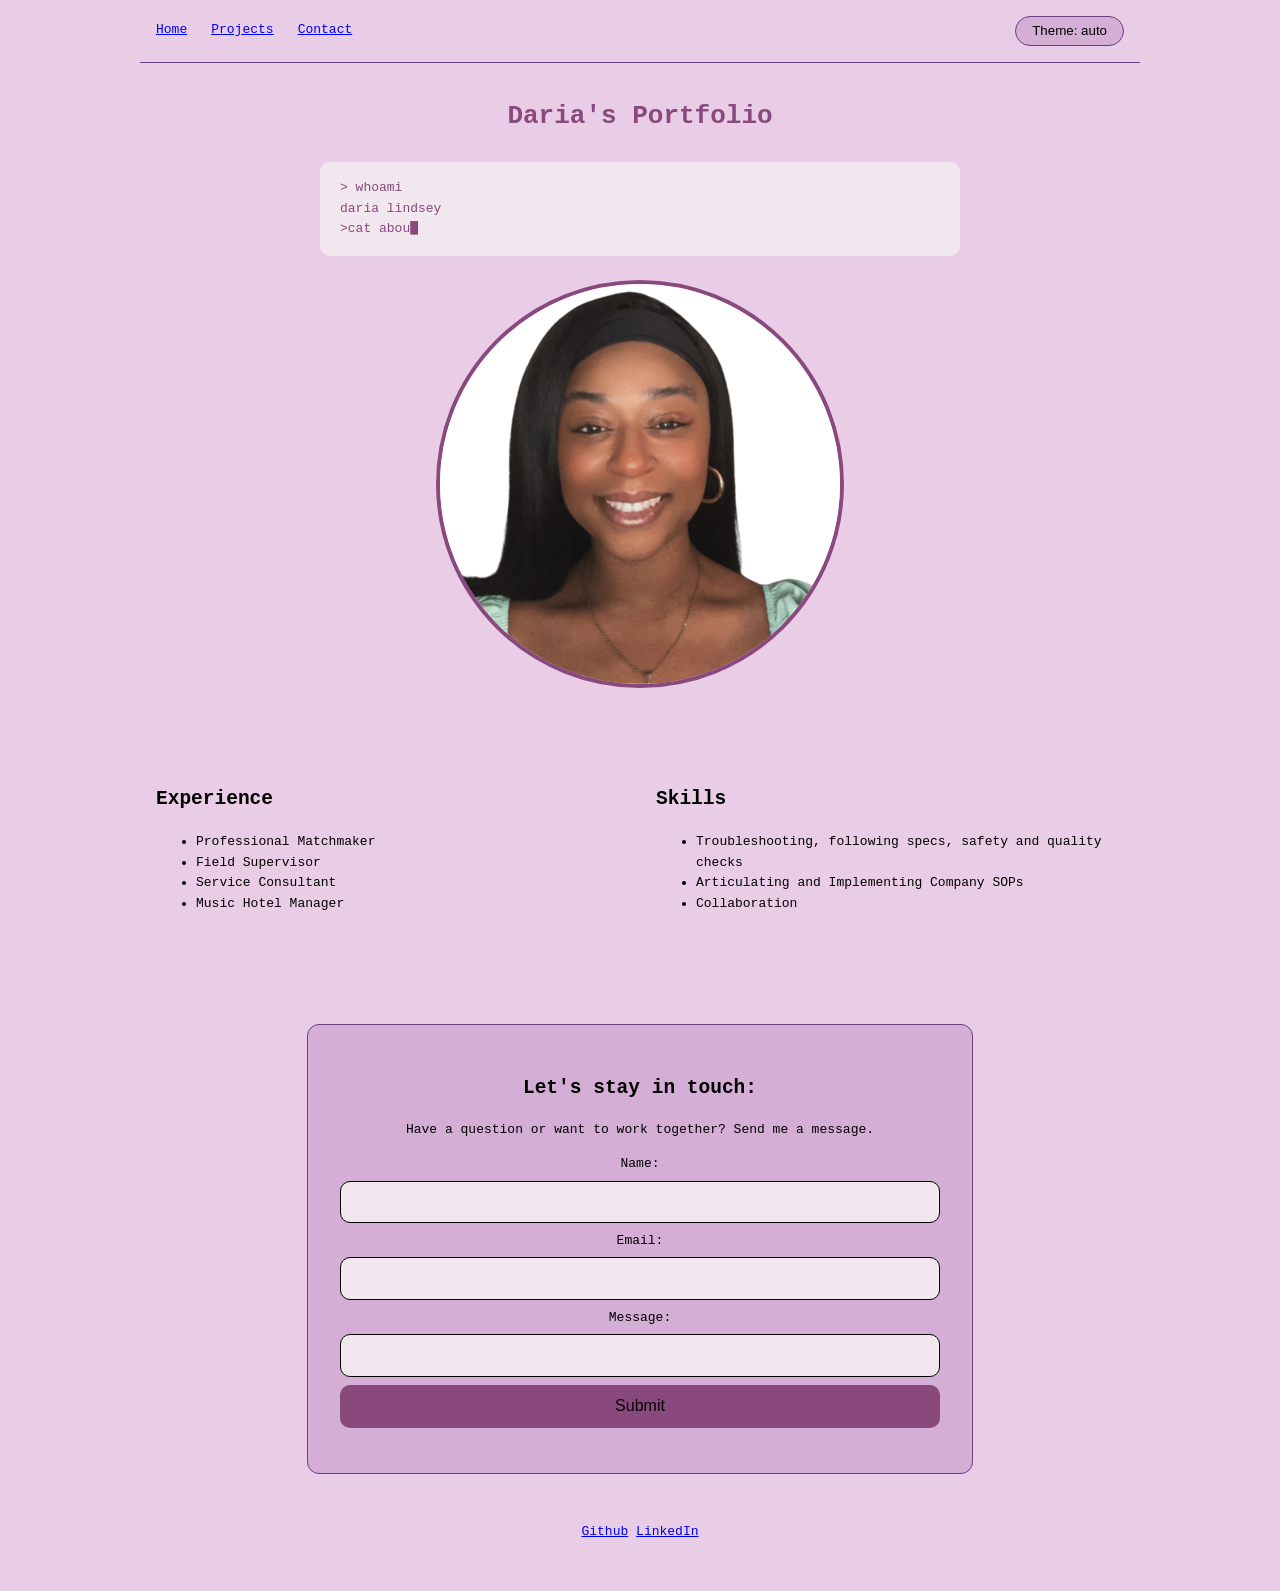
==== index.html @ 7d5db8f9 "added social links to footer" ====
<!DOCTYPE html>
<html lang="en">
    <head>
        <meta charset="UTF-8">
        <meta name="viewport" content="width=device-width, initial-scale=1.0">
        <title>My Portfolio Website - DL</title>
        <link rel ="stylesheet" href="./styles.css">
    </head>
    <body> 
        <!--adding nav so that all pages are linked to and to include theme toggle-->
        <!--realizing at this point that I will need the theme toggle for each page, will update soon-->
        <nav>
            <a href="index.html">Home</a>
            <a href="portfolio-two.html">Projects</a>
            <!--#contact navigates to contact form on index html from nav bar-->
            <a href="index.html#contact">Contact</a>
            <!--theme toggle button to switch between day and night modes-->
             <button id="theme-toggle" type="button">Theme: Auto</button>
        </nav>
        <main>
            <!--"hero" banner on index page-->
            <header class="hero">
                <h1>Daria's Portfolio</h1>
                <!--text needs to be centered on css-->
                <div class="terminal">
                <!--terminal text design using ai for html and css style-->
<!--every line inside of <pre> starts at the left edge with no indent, formatted accordingly-->
            <pre id="terminal-text">> whoami
daria lindsey 
>cat about.txt
junior developer +
career changer learning PERN full-stack development.
> ls skills/
HTML CSS Git JavaScript_(loading)</pre>
                </div>
    
            </header>
                <!--"about" section that can be linked back to via nav bar later-->
                <section class="about">
                    <img id="profile-photo" src="DLH2.png" alt="Photo of Daria Lindsey, wearing a light blue blouse, with a plain white background.">
                    <!--link photo here-->
                </section>
                <section class="space-block">

                </section>
                <!--experience and skills section divide-->
            <div class="columns">
                <!--divided page into two columns -->
                <!--first column on the left will be work experience-->
                <section class="experience">
                    <h2>Experience</h2>
                    <ul>
                        <li>Professional Matchmaker</li>
                        <li>Field Supervisor</li>
                        <li>Service Consultant</li>
                        <li>Music Hotel Manager</li>
                    </ul>
                    
                </section>
                <!--column on the right will be skills-->
                <section class="skills">
                    <h2>Skills</h2>
                    <ul>
                        <li>Troubleshooting, following specs, safety and quality checks</li>
                        <li>Articulating and Implementing Company SOPs </li>
                        <li>Collaboration</li>
                    </ul>
                </section>



            </div>
            


        </main>

    <footer>
        <section id="contact" class="contact">
            <h2>Let's stay in touch:</h2>
            <p class="contact-intro">Have a question or want to work together? Send me a message.</p>
            <form class="contact-form" id="contact-form">
                <div class="form-group">
                <!--"Contact Me" Form-->
                <!--"Name" field separated into div for format-->
                    <label for="name">Name:</label>
                    <input type="text" id="name" name="name" required>
                </div>
                <!--"Email" field separated into div for format-->
                <div class="form-group">
                    <label for="email">Email:</label>
                    <input type="email" id="email" name="email" required>
                </div>
                <!--"Message" field separated into div for format-->
                <div class="form-group">
                    <label for="Message">Message:</label>
                    <input type="text" id="Message" name="message" required>
                </div>
                    <!--"Submit" button-->
                    <button type="submit">Submit</button>
                </form>

            <p id="form-message"></p>
        </section>
        <p class="social-links">
            <a href="https://github.com/darialindsey">Github</a>
            <a href="https://www.linkedin.com/in/darialindsey">LinkedIn</a>
        </p>
        
        
    </footer>
    <script src="index.js"></script>
    </body>
</html>
---- styles.css ----
/* theme variable for day and night + auto theme toggles*/
/*day theme*/
:root {
    --bg: #e9cde6;
    --text: #000000;
    --card: #d4aed5;
    --border: #6b3e83;
    --input-bg: #f2e7ee;
    --accent: rgb(137, 73, 125);
    --accent-hover: #de88d8;
    --button-text: #080106;
}
/*dark theme*/
:root[data-theme="dark"] {
    --bg: #010510;
    --text: #e9d0e3;
    --card: #1c1230;
    --border: #6b3e83;
    --input-bg: #00040c;
    --accent: #c77fc0;
    --accent-hover: #de88d8;
    --button-text: #080106;
}
/*nav bar*/
nav {
    display: flex;
    align-items: center;
    padding: 1rem;
    gap: 1.5rem; /*spacing between links in nav bar */
    border-bottom: 1px solid var(--border); /*border sits on it own line with room */
}
/*places theme toggle into nav bar*/
nav #theme-toggle {
    margin-left: auto;
}

/*formatting columns on index html for experience and skills */
.columns {
    display: flex;
    gap: 2rem;
}

.columns section {
    flex: 1;
}
/*resize profile photo */
#profile-photo { 
    display: block; /*makes photo take it's own line away from text*/
    margin: 0 auto; /*0 margin means leftover space is split evenly on right and left = centered*/
    width: 400px;
    max-width: 100%;
    aspect-ratio: 1/1;
    object-fit: cover; 
    border: 4px solid var(--accent); /*added border to image and linked to root accent colors */
    border-radius: 50%; /*rounded profile photo by rounding border edges */
    margin-bottom: 5rem; /*space cushion*/
    
}

/*body*/
body {
    background-color: var(--bg);
    color: var(--text);
    font-family: monospace;
    line-height: 1.6;
    margin: 0;
    margin-bottom: 2rem; /*space cushion*/
   
}

    


}

a {
    color: var(--accent);
}

/*header index html*/
h1 {
    color: var(--accent);
    text-align: center;
}
/*main body of text index html*/
main {
    padding: 1rem;
}
/*footer*/
footer {
    text-align: center;
    padding: 2rem 1rem;
}

/*theme button*/
#theme-toggle {
    background: var(--card);
    color: var(--text);
    border: 1px solid var(--border);
    border-radius: 20px;
    cursor: pointer;
    padding: 0.4rem 1rem; /*aligned theme toggle with other nav links */
}
/*card grid display on portfolio-two html */
.card-grid {
    display: grid; /*grid */
    grid-template-columns: repeat(auto-fit, minmax(240px, 1fr)); /*auto-fit fits as many cards as there is room for, cards should sit side by side on wide screen and stack on a narrow one*/
    gap: 1.5rem;
}
.card {
    padding: 1.25rem; 
    background: var(--card); /*background color for each card that links to root card colors */
    border: 1px solid var(--border); /*border for each card linking to root border colors*/
    border-radius: 12px; /*rounded card edges*/
}

/*terminal text on index html*/
.terminal {
    max-width: 600px;
    margin: 1.5rem auto;
    padding: 1rem 1.25rem;
    background: var(--input-bg); /*linked to root background color*/
    color: var(--accent); /*linked to root accent color*/
    border-radius: 10px; /*rounded edges*/
    text-align: left;

}
.terminal pre {
    margin: 0;
    white-space: pre-wrap; /*contains text inside border*/
    font-family: inherit; 
}
#terminal-text::after {
    content:"\2588"; /*block cursor */
    animation: blink 1s steps(1) infinite; /*blinking cursor*/

}
@keyframes blink {
    50% {
        opacity: 0; 
    }
}


/*form on index html*/
.contact {
    max-width: 600px;
    margin: 3rem auto;
    padding: 2rem;
    background: var(--card);
    border: 1px solid var(--border);
    border-radius: 12px;
}
/*centering text on contact form in footer*/
.contact h2, .contact-intro {
    text-align: center;
}
.contact-form {
    display: flex;
    flex-direction: column;
    gap: 0.5rem;
}
/*centering input entry boxes for form fields on index html*/
.form-group {
    display: flex;
    flex-direction: column; 
    gap: 0.35rem;
}
/*textarea turns form fields into bubbles */
input,
textarea {
    padding: 0.7rem;
    background: var(--input-bg);
    color: var(--text);
    border: 1px solid;
    border-radius: 10px;
    font-size: 1rem;
    font-family: inherit;
}

input:focus, 
textarea:focus {
    outline: none;
    border-color: var(--accent);
    box-shadow: 0 0 0 3px rgba(215, 187, 222, 0.6);
}
/*submit button on contact form*/
.contact-form button {
    padding: .8rem;
    background: var(--accent); /*changes button color*/
    color: var(--button-text); /*button text color*/
    border: none;
    border-radius: 10px; /*rounded submit button corners*/
    font-size: 1rem;
    cursor: pointer; /*curson turn into finger pointer when hovering over submit*/
}
.contact-form button:hover {
    background: var(--accent-hover); /*submit button highlights pink on hover*/
}
/**/


/*make it work on every screen size*/
/*narrow phone */
@media (max-width:599px) {
    main {flex-direction: column; }
}
/*medium tablet */
@media (min-width: 600px) and (max-width: 1023px) {
    body { font-size: 18px; }
}
/*wide screen: computer */
@media (min-width: 1024px) {
    body {max-width: 1000px; margin: 0 auto; }
}
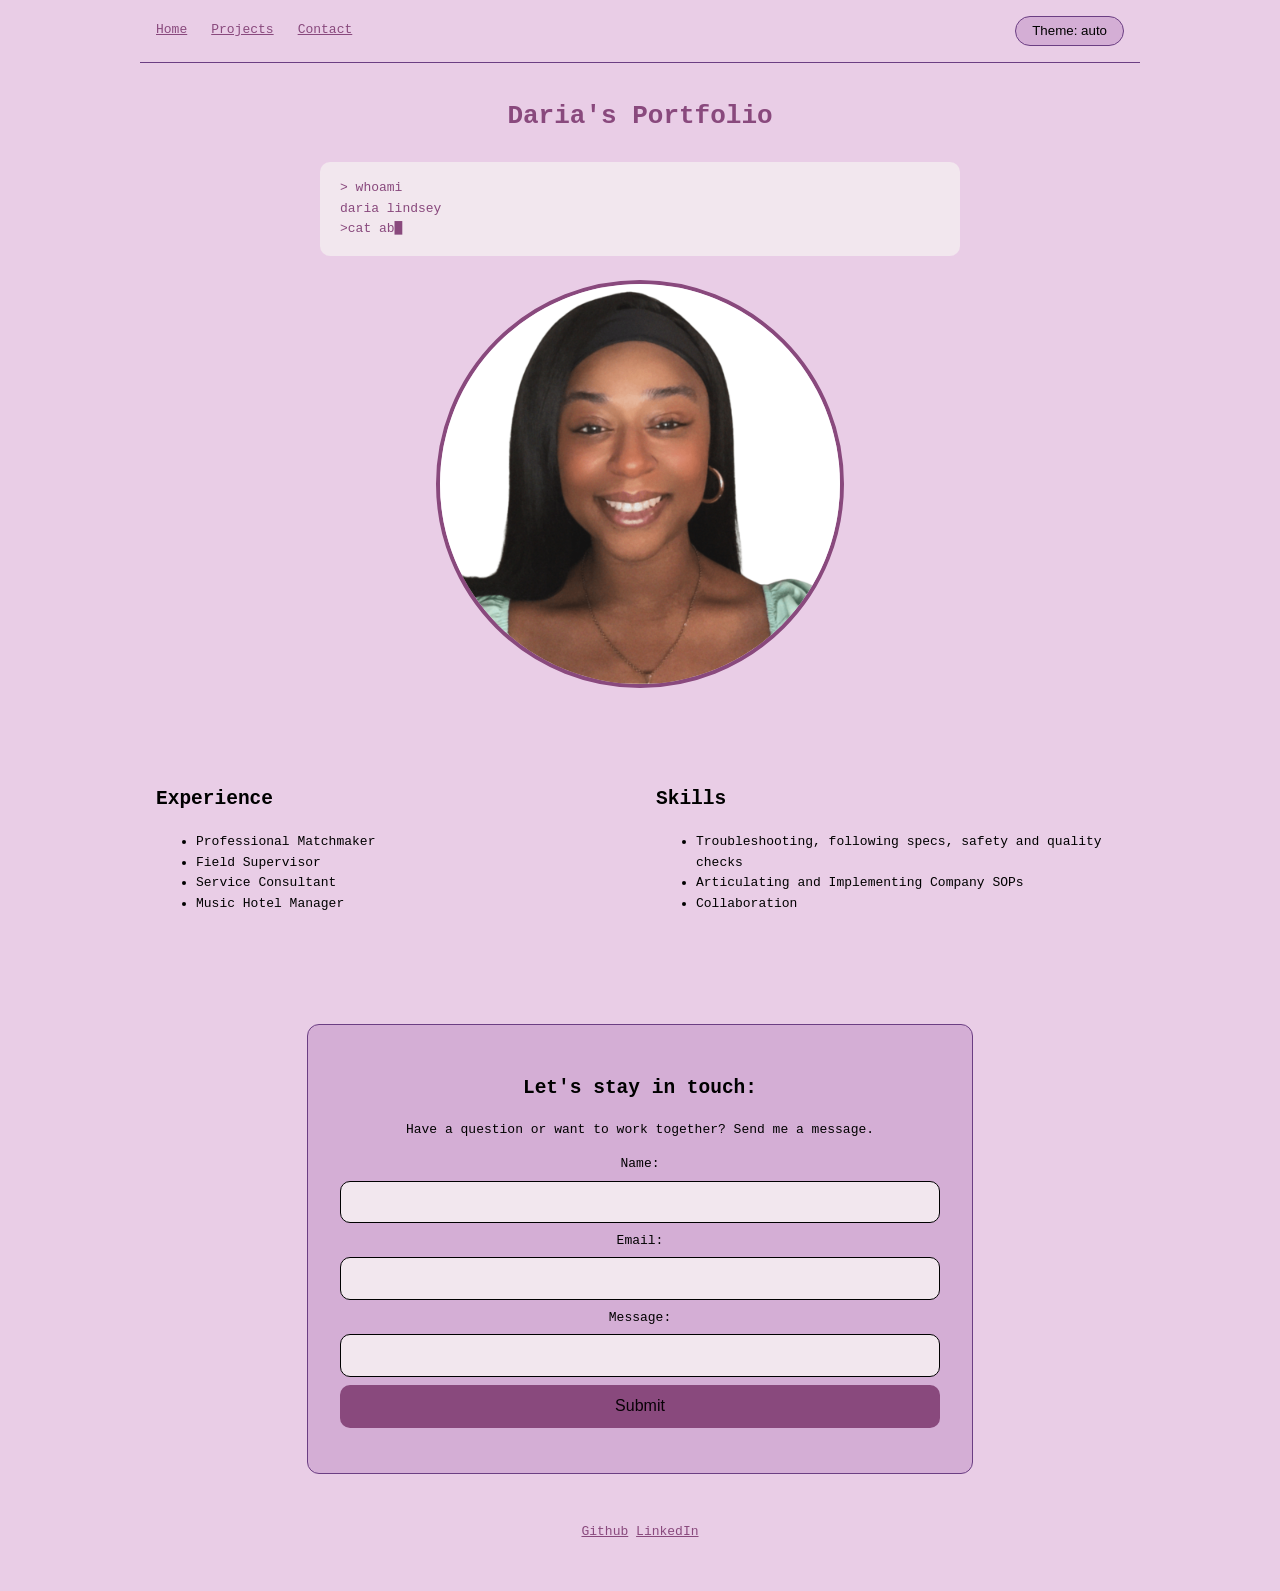
==== commit 0a6d4b0e: "last minute changes" ====
--- a/index.html
+++ b/index.html
@@ -76,6 +76,7 @@
         </main>
 
     <footer>
+        <p> </p>
         <section id="contact" class="contact">
             <h2>Let's stay in touch:</h2>
             <p class="contact-intro">Have a question or want to work together? Send me a message.</p>
--- a/styles.css
+++ b/styles.css
@@ -71,9 +71,6 @@
 
     
 
-
-}
-
 a {
     color: var(--accent);
 }
@@ -198,13 +195,16 @@
 .contact-form button:hover {
     background: var(--accent-hover); /*submit button highlights pink on hover*/
 }
-/**/
+/*social links*/
+.social-links {
+    margin-bottom: 0 0.75rem;
+}
 
 
 /*make it work on every screen size*/
 /*narrow phone */
 @media (max-width:599px) {
-    main {flex-direction: column; }
+    .columns {flex-direction: column; }
 }
 /*medium tablet */
 @media (min-width: 600px) and (max-width: 1023px) {
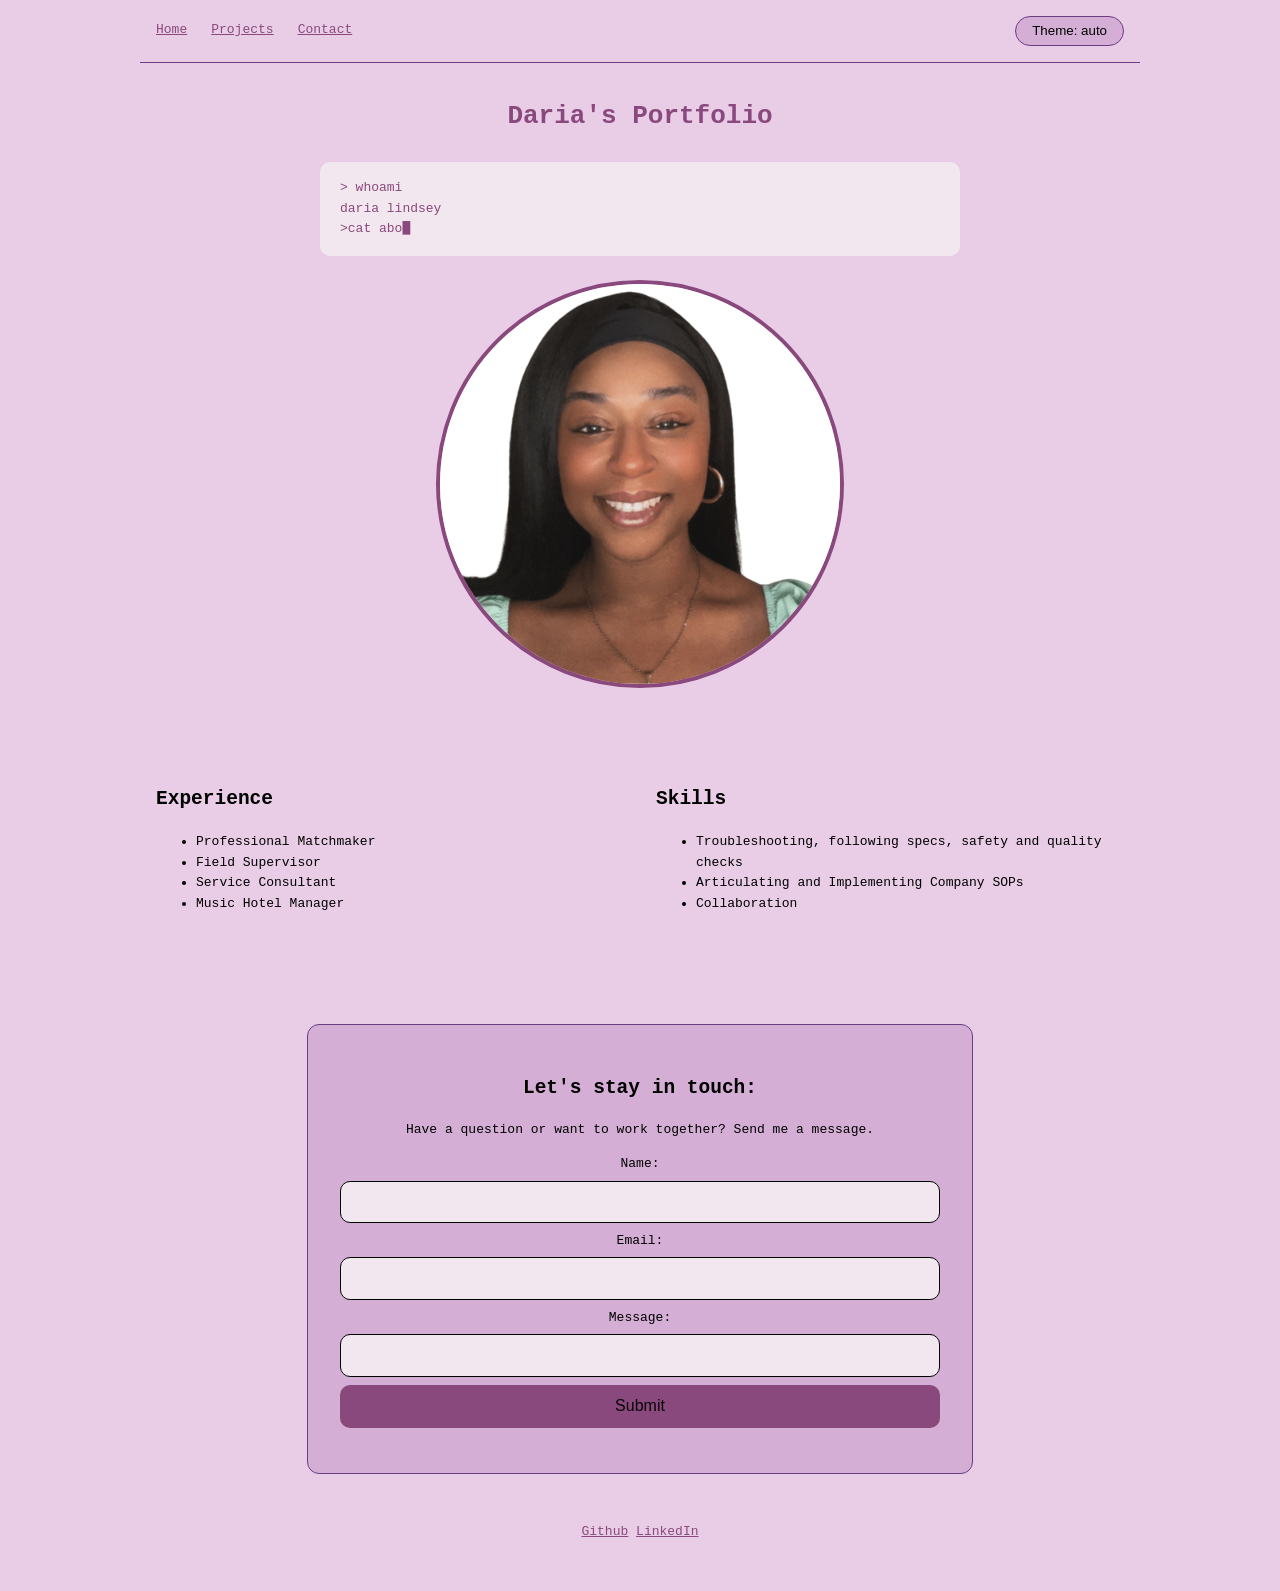
==== commit 72af14a5: "added aria-live attribute for contact form on index html" ====
--- a/index.html
+++ b/index.html
@@ -9,7 +9,7 @@
     <body> 
         <!--adding nav so that all pages are linked to and to include theme toggle-->
         <!--realizing at this point that I will need the theme toggle for each page, will update soon-->
-        <nav>
+        <nav aria-label="Main navigation"> <!--screen readers say "Main navigation"-->
             <a href="index.html">Home</a>
             <a href="portfolio-two.html">Projects</a>
             <!--#contact navigates to contact form on index html from nav bar-->
@@ -101,7 +101,7 @@
                     <button type="submit">Submit</button>
                 </form>
 
-            <p id="form-message"></p>
+            <p id="form-message" aria-live="polite"></p><!--added screen reader for contact form-->
         </section>
         <p class="social-links">
             <a href="https://github.com/darialindsey">Github</a>
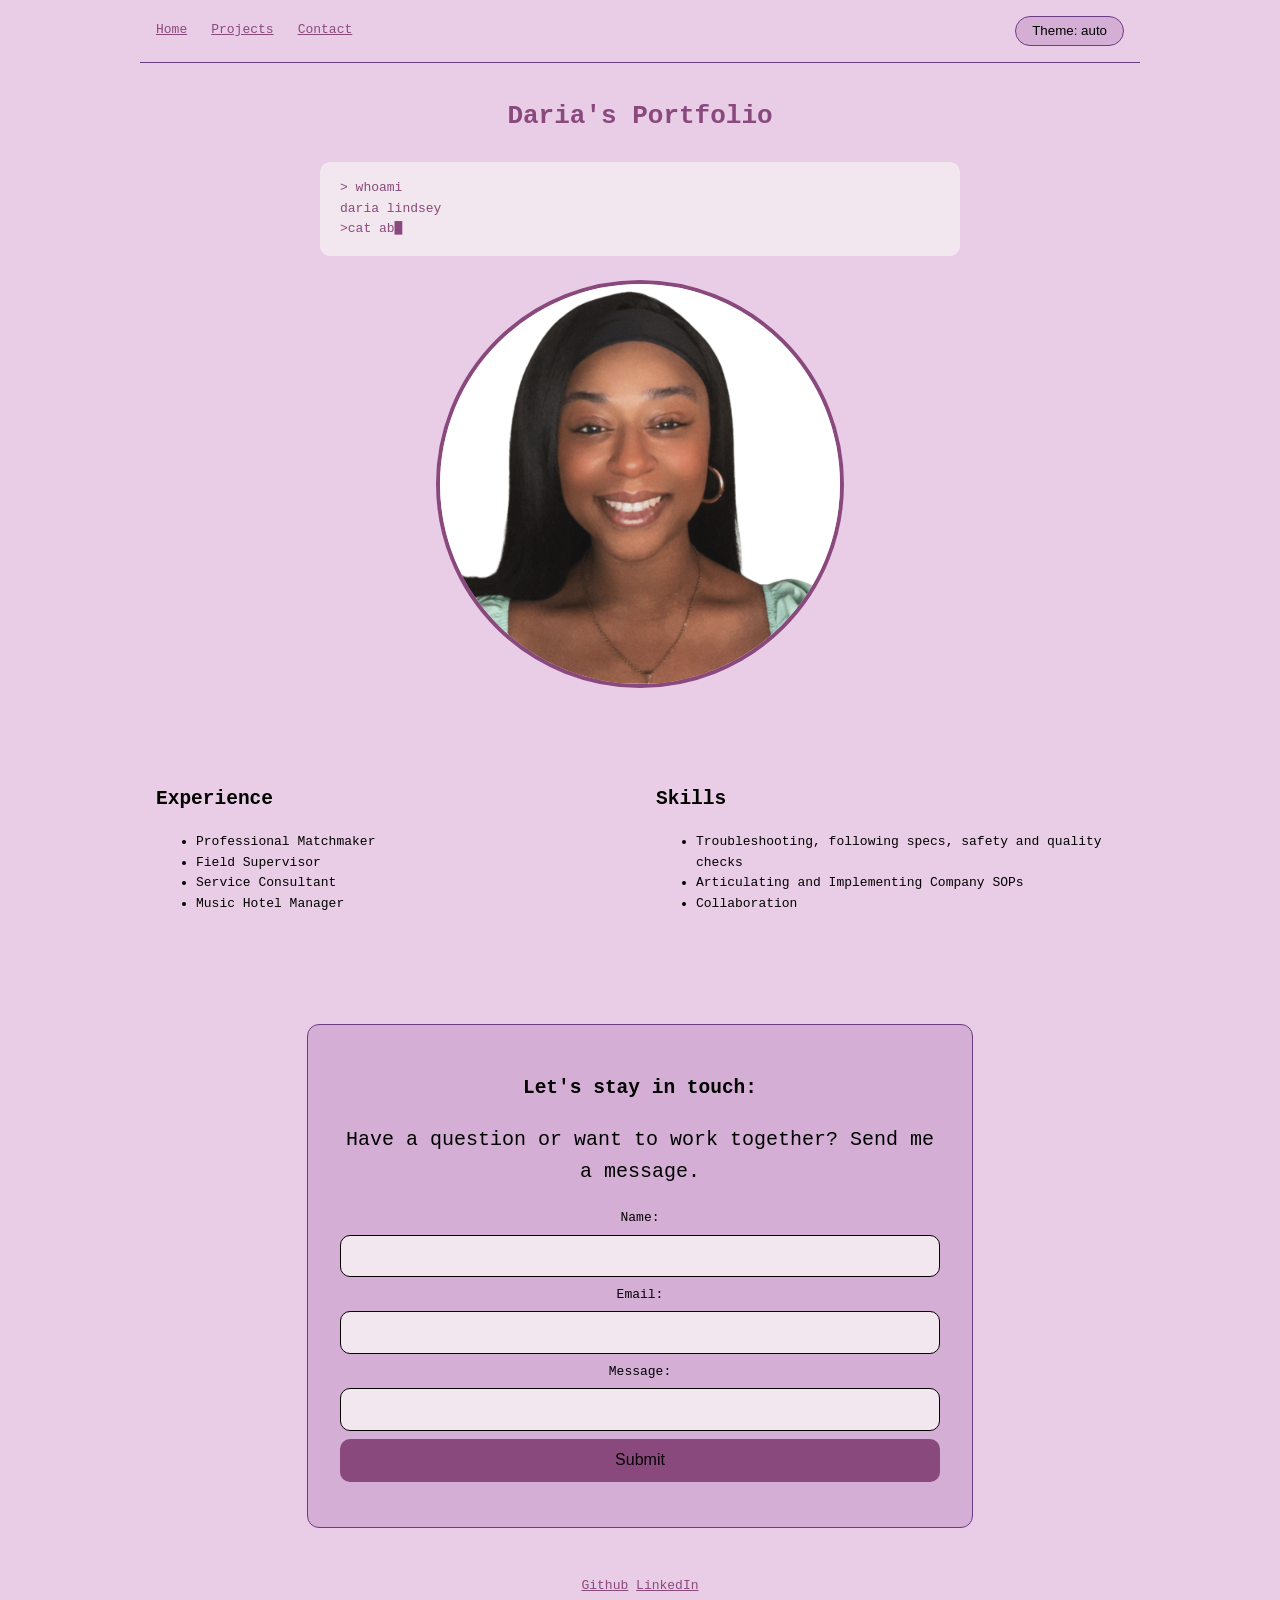
==== commit c0420ebd: "added css override rules" ====
--- a/index.html
+++ b/index.html
@@ -79,7 +79,8 @@
         <p> </p>
         <section id="contact" class="contact">
             <h2>Let's stay in touch:</h2>
-            <p class="contact-intro">Have a question or want to work together? Send me a message.</p>
+            <!--contact intro override-->
+            <p class="contact-intro override">Have a question or want to work together? Send me a message.</p> 
             <form class="contact-form" id="contact-form">
                 <div class="form-group">
                 <!--"Contact Me" Form-->
--- a/styles.css
+++ b/styles.css
@@ -195,6 +195,16 @@
 .contact-form button:hover {
     background: var(--accent-hover); /*submit button highlights pink on hover*/
 }
+/*override pair, second override trumps first in an obvious way*/
+.override {
+    color: var(--text); /*overrode to change color to root text color black*/
+    font-size: 1rem; /*overrode font size*/
+}
+.override {
+    color: (--accent); /*overrode first override to change color to root accent color*/
+    font-size: 1.25rem; /*overrode font size again*/
+
+}
 /*social links*/
 .social-links {
     margin-bottom: 0 0.75rem;
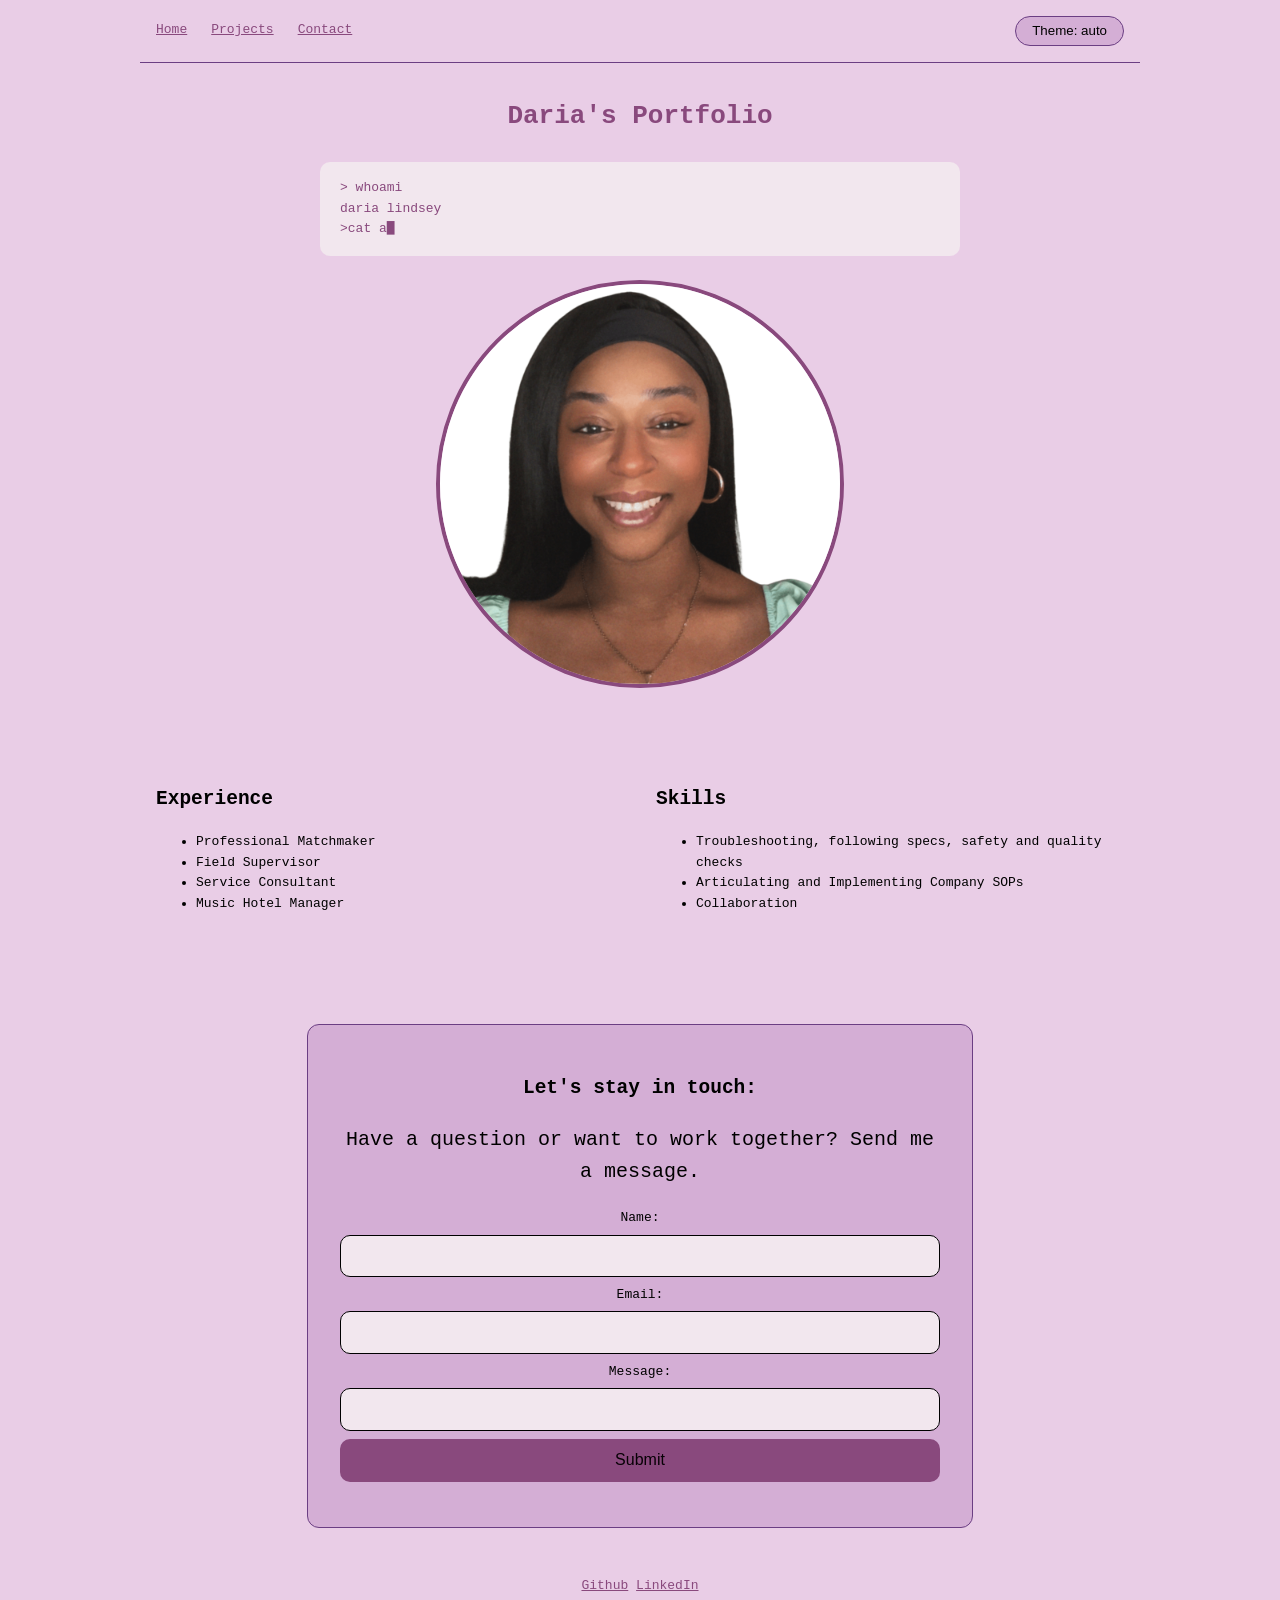
==== commit 93691139: "updated readme" ====
--- a/index.html
+++ b/index.html
@@ -39,9 +39,6 @@
                 <section class="about">
                     <img id="profile-photo" src="DLH2.png" alt="Photo of Daria Lindsey, wearing a light blue blouse, with a plain white background.">
                     <!--link photo here-->
-                </section>
-                <section class="space-block">
-
                 </section>
                 <!--experience and skills section divide-->
             <div class="columns">
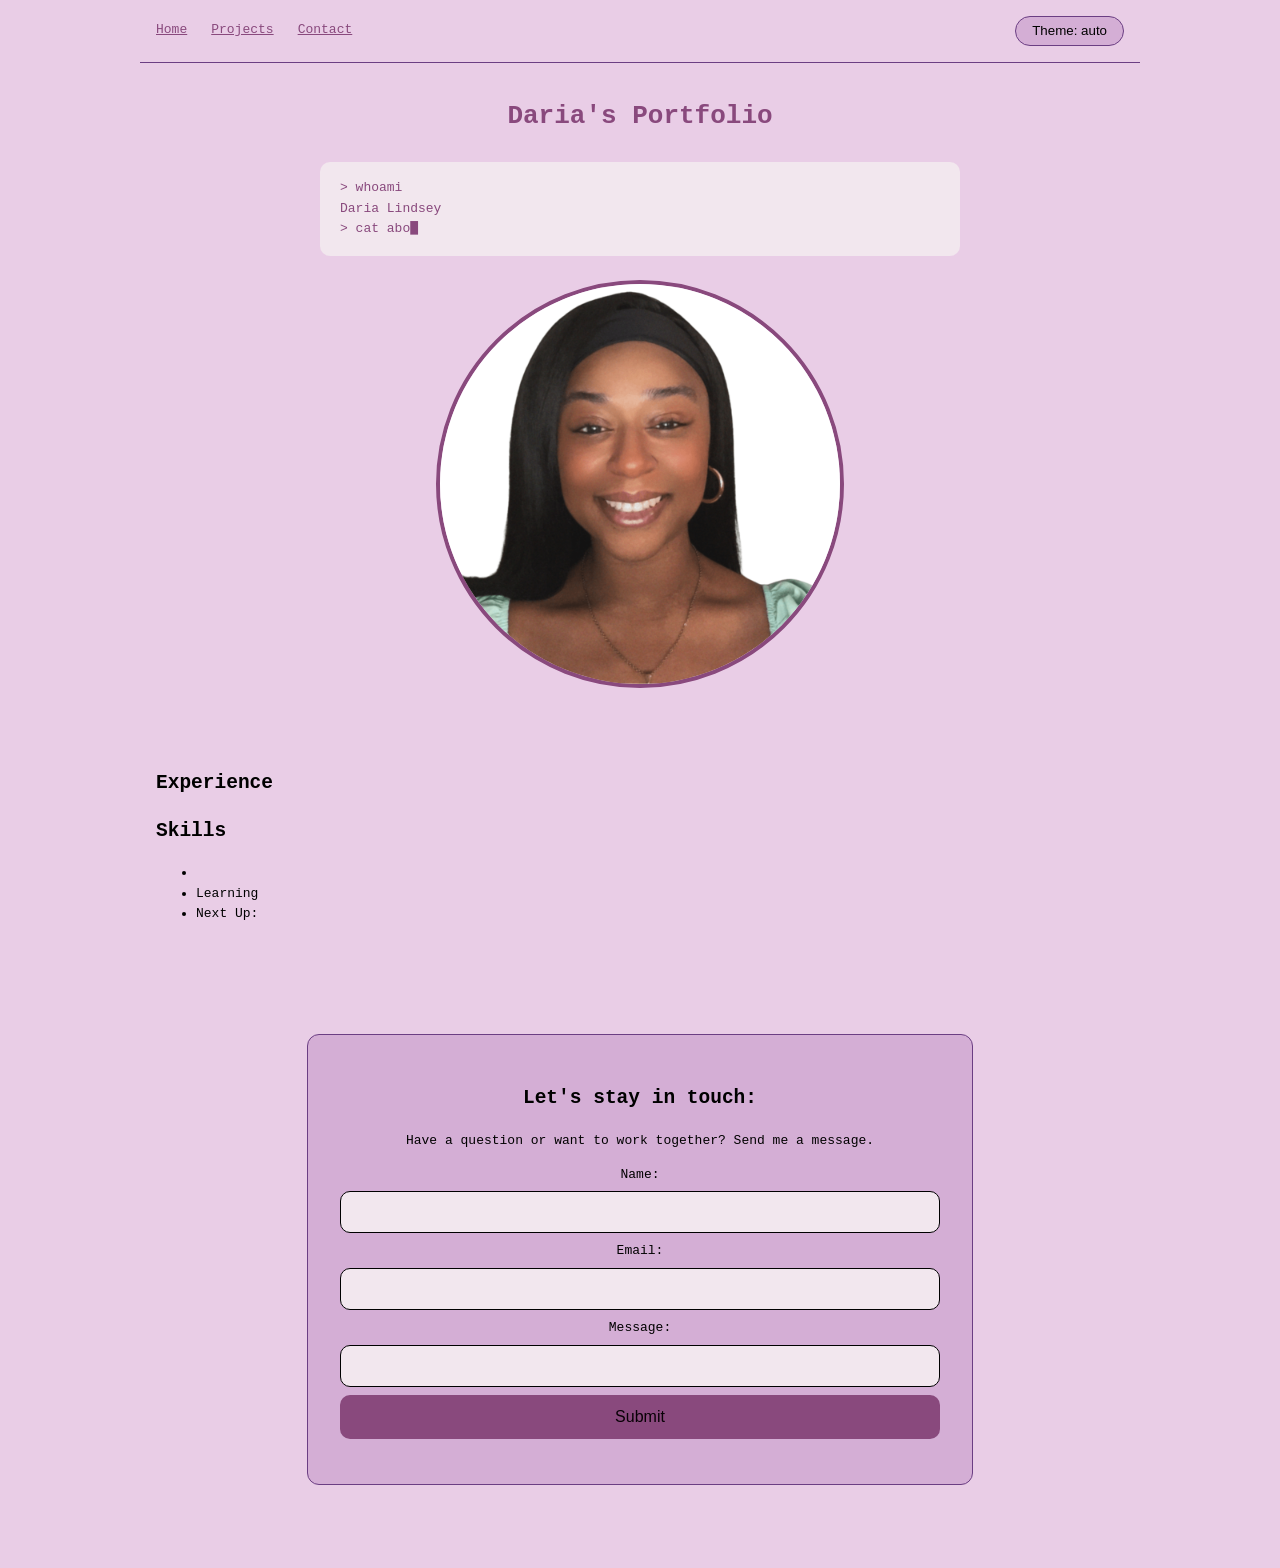
==== commit d7f52673: "Merge branch 'main' into portfolio-review" ====
--- a/index.html
+++ b/index.html
@@ -9,13 +9,13 @@
     <body> 
         <!--adding nav so that all pages are linked to and to include theme toggle-->
         <!--realizing at this point that I will need the theme toggle for each page, will update soon-->
-        <nav aria-label="Main navigation"> <!--screen readers say "Main navigation"-->
+        <nav>
             <a href="index.html">Home</a>
             <a href="portfolio-two.html">Projects</a>
             <!--#contact navigates to contact form on index html from nav bar-->
             <a href="index.html#contact">Contact</a>
             <!--theme toggle button to switch between day and night modes-->
-             <button id="theme-toggle" type="button">Theme: Auto</button>
+            <button id="theme-toggle" type="button">Theme: Auto</button>
         </nav>
         <main>
             <!--"hero" banner on index page-->
@@ -26,10 +26,9 @@
                 <!--terminal text design using ai for html and css style-->
 <!--every line inside of <pre> starts at the left edge with no indent, formatted accordingly-->
             <pre id="terminal-text">> whoami
-daria lindsey 
->cat about.txt
-junior developer +
-career changer learning PERN full-stack development.
+Daria Lindsey
+> cat about.txt
+Career changer learning PERN full-stack development.
 > ls skills/
 HTML CSS Git JavaScript_(loading)</pre>
                 </div>
@@ -37,33 +36,27 @@
             </header>
                 <!--"about" section that can be linked back to via nav bar later-->
                 <section class="about">
-                    <img id="profile-photo" src="DLH2.png" alt="Photo of Daria Lindsey, wearing a light blue blouse, with a plain white background.">
+                    <img id="profile-photo" src="DLH2.png" alt="Photo of DL">
                     <!--link photo here-->
                 </section>
                 <!--experience and skills section divide-->
-            <div class="columns">
+            <div class="experience-skills-columns">
                 <!--divided page into two columns -->
                 <!--first column on the left will be work experience-->
                 <section class="experience">
                     <h2>Experience</h2>
-                    <ul>
-                        <li>Professional Matchmaker</li>
-                        <li>Field Supervisor</li>
-                        <li>Service Consultant</li>
-                        <li>Music Hotel Manager</li>
-                    </ul>
-                    
                 </section>
                 <!--column on the right will be skills-->
                 <section class="skills">
                     <h2>Skills</h2>
                     <ul>
-                        <li>Troubleshooting, following specs, safety and quality checks</li>
-                        <li>Articulating and Implementing Company SOPs </li>
-                        <li>Collaboration</li>
+                        <li></li>
+                        <li>Learning</li>
+                        <li>Next Up: </li>
                     </ul>
+                    
+
                 </section>
-
 
 
             </div>
@@ -73,11 +66,9 @@
         </main>
 
     <footer>
-        <p> </p>
         <section id="contact" class="contact">
             <h2>Let's stay in touch:</h2>
-            <!--contact intro override-->
-            <p class="contact-intro override">Have a question or want to work together? Send me a message.</p> 
+            <p class="contact-intro">Have a question or want to work together? Send me a message.</p>
             <form class="contact-form" id="contact-form">
                 <div class="form-group">
                 <!--"Contact Me" Form-->
@@ -99,12 +90,11 @@
                     <button type="submit">Submit</button>
                 </form>
 
-            <p id="form-message" aria-live="polite"></p><!--added screen reader for contact form-->
+            <p id="form-message"></p>
         </section>
-        <p class="social-links">
-            <a href="https://github.com/darialindsey">Github</a>
-            <a href="https://www.linkedin.com/in/darialindsey">LinkedIn</a>
-        </p>
+
+        <a href="https://github.com/darialindsey/portfolio-website.git"></a>
+        <a href="linkedin-profile-url"></a>
         
         
     </footer>
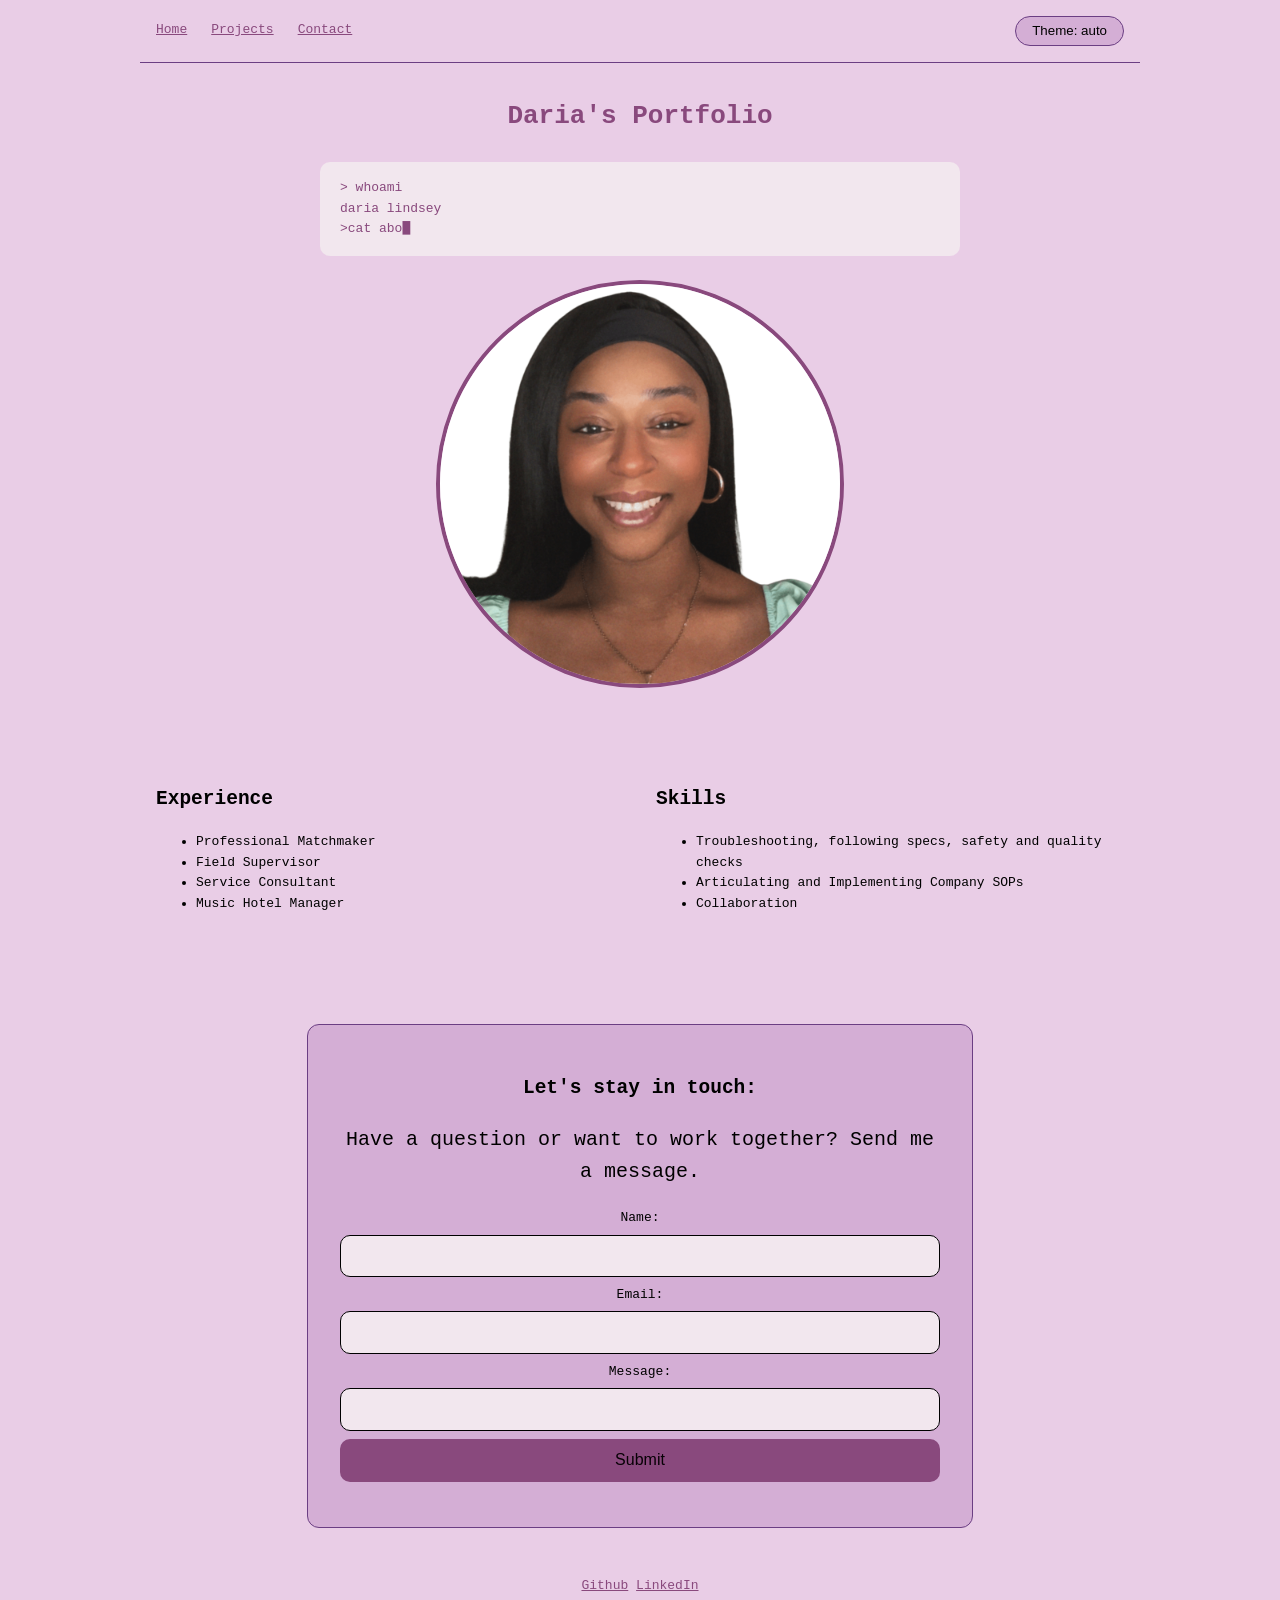
==== commit 50911b00: "Merge branch 'main' into build-portfolio-two" ====
--- a/index.html
+++ b/index.html
@@ -9,7 +9,7 @@
     <body> 
         <!--adding nav so that all pages are linked to and to include theme toggle-->
         <!--realizing at this point that I will need the theme toggle for each page, will update soon-->
-        <nav>
+        <nav aria-label="Main navigation"> <!--screen readers say "Main navigation"-->
             <a href="index.html">Home</a>
             <a href="portfolio-two.html">Projects</a>
             <!--#contact navigates to contact form on index html from nav bar-->
@@ -26,9 +26,10 @@
                 <!--terminal text design using ai for html and css style-->
 <!--every line inside of <pre> starts at the left edge with no indent, formatted accordingly-->
             <pre id="terminal-text">> whoami
-Daria Lindsey
-> cat about.txt
-Career changer learning PERN full-stack development.
+daria lindsey 
+>cat about.txt
+junior developer +
+career changer learning PERN full-stack development.
 > ls skills/
 HTML CSS Git JavaScript_(loading)</pre>
                 </div>
@@ -36,7 +37,7 @@
             </header>
                 <!--"about" section that can be linked back to via nav bar later-->
                 <section class="about">
-                    <img id="profile-photo" src="DLH2.png" alt="Photo of DL">
+                    <img id="profile-photo" src="DLH2.png" alt="Photo of Daria Lindsey, wearing a light blue blouse, with a plain white background.">
                     <!--link photo here-->
                 </section>
                 <!--experience and skills section divide-->
@@ -45,18 +46,24 @@
                 <!--first column on the left will be work experience-->
                 <section class="experience">
                     <h2>Experience</h2>
+                    <ul>
+                        <li>Professional Matchmaker</li>
+                        <li>Field Supervisor</li>
+                        <li>Service Consultant</li>
+                        <li>Music Hotel Manager</li>
+                    </ul>
+                    
                 </section>
                 <!--column on the right will be skills-->
                 <section class="skills">
                     <h2>Skills</h2>
                     <ul>
-                        <li></li>
-                        <li>Learning</li>
-                        <li>Next Up: </li>
+                        <li>Troubleshooting, following specs, safety and quality checks</li>
+                        <li>Articulating and Implementing Company SOPs </li>
+                        <li>Collaboration</li>
                     </ul>
-                    
+                </section>
 
-                </section>
 
 
             </div>
@@ -66,9 +73,11 @@
         </main>
 
     <footer>
+        <p> </p>
         <section id="contact" class="contact">
             <h2>Let's stay in touch:</h2>
-            <p class="contact-intro">Have a question or want to work together? Send me a message.</p>
+            <!--contact intro override-->
+            <p class="contact-intro override">Have a question or want to work together? Send me a message.</p> 
             <form class="contact-form" id="contact-form">
                 <div class="form-group">
                 <!--"Contact Me" Form-->
@@ -90,11 +99,12 @@
                     <button type="submit">Submit</button>
                 </form>
 
-            <p id="form-message"></p>
+            <p id="form-message" aria-live="polite"></p><!--added screen reader for contact form-->
         </section>
-
-        <a href="https://github.com/darialindsey/portfolio-website.git"></a>
-        <a href="linkedin-profile-url"></a>
+        <p class="social-links">
+            <a href="https://github.com/darialindsey">Github</a>
+            <a href="https://www.linkedin.com/in/darialindsey">LinkedIn</a>
+        </p>
         
         
     </footer>
--- a/styles.css
+++ b/styles.css
@@ -35,13 +35,13 @@
     margin-left: auto;
 }
 
-/*formatting columns on index html for experience and skills */
-.columns {
+/*Displays the Experience and Skills sections side by side */
+.experience-skills-columns {
     display: flex;
     gap: 2rem;
 }
 
-.columns section {
+.experience-skills-columns section {
     flex: 1;
 }
 /*resize profile photo */
